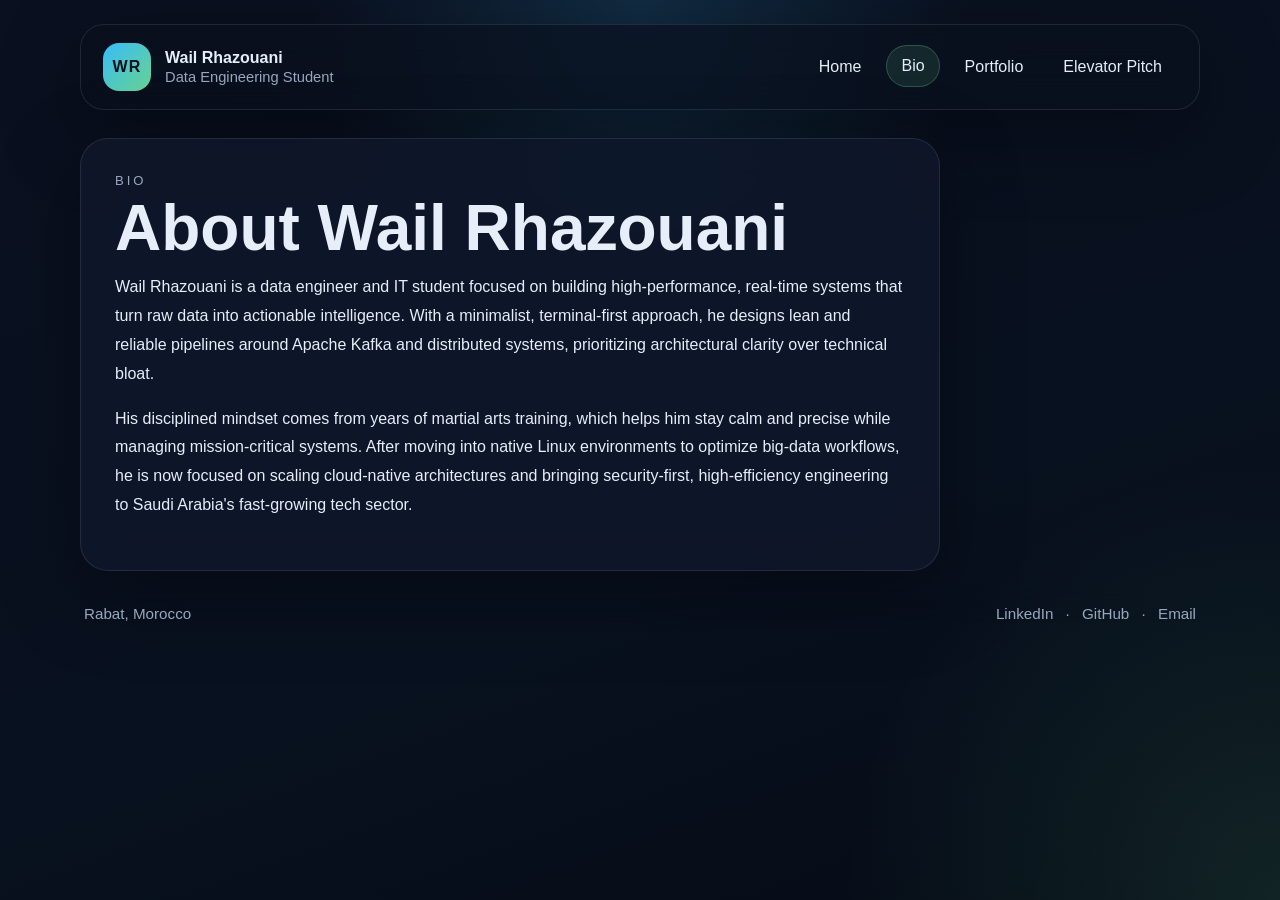
==== bio.html @ 9cc214c8 "Move static site to root, remove all Python dependencies" ====
<!doctype html>
<html lang="en">
  <head>
    <meta charset="utf-8" />
    <meta name="viewport" content="width=device-width, initial-scale=1" />
    <title>Bio | Wail Rhazouani</title>
    <meta
      name="description"
      content="Portfolio website for Wail Rhazouani, Data Engineering Student."
    />
    <link rel="stylesheet" href="css/styles.css" />
  </head>
  <body>
    <div class="page-shell">
      <header class="topbar">
        <a class="brand" href="index.html">
          <span class="brand-mark">WR</span>
          <span>
            <strong>Wail Rhazouani</strong>
            <small>Data Engineering Student</small>
          </span>
        </a>
        <nav class="nav">
          <a href="index.html">Home</a>
          <a class="active" href="bio.html">Bio</a>
          <a href="portfolio.html">Portfolio</a>
          <a href="elevator-pitch.html">Elevator Pitch</a>
        </nav>
      </header>

      <main class="content-wrap">
        <section class="page-card wide-card">
  <p class="eyebrow">Bio</p>
  <h1>About Wail Rhazouani</h1>
  <div class="prose">
    <p>Wail Rhazouani is a data engineer and IT student focused on building high-performance, real-time systems that turn raw data into actionable intelligence. With a minimalist, terminal-first approach, he designs lean and reliable pipelines around Apache Kafka and distributed systems, prioritizing architectural clarity over technical bloat.</p>
    <p>His disciplined mindset comes from years of martial arts training, which helps him stay calm and precise while managing mission-critical systems. After moving into native Linux environments to optimize big-data workflows, he is now focused on scaling cloud-native architectures and bringing security-first, high-efficiency engineering to Saudi Arabia's fast-growing tech sector.</p>
  </div>
</section>
      </main>

      <footer class="footer">
        <p>Rabat, Morocco</p>
        <p>
          <a href="https://www.linkedin.com/in/wail-rhazouani/" target="_blank" rel="noreferrer">LinkedIn</a>
          <span>·</span>
          <a href="https://github.com/wailrhazouani-tech" target="_blank" rel="noreferrer">GitHub</a>
          <span>·</span>
          <a href="mailto:rhazouani1999@gmail.com">Email</a>
        </p>
      </footer>
    </div>
  </body>
</html>
---- css/styles.css ----
:root {
  color-scheme: dark;
  --bg: #0a1020;
  --bg-soft: #111a31;
  --panel: rgba(15, 23, 42, 0.84);
  --panel-border: rgba(148, 163, 184, 0.16);
  --text: #e5eef9;
  --muted: #98a8bf;
  --accent: #68d391;
  --accent-strong: #38bdf8;
  --accent-warm: #fbbf24;
  --accent-soft: rgba(104, 211, 145, 0.14);
  --shadow: 0 24px 80px rgba(0, 0, 0, 0.36);
}

* {
  box-sizing: border-box;
}

html {
  min-height: 100%;
}

body {
  margin: 0;
  min-height: 100vh;
  font-family: "Aptos", "Segoe UI", sans-serif;
  background:
    radial-gradient(circle at top, rgba(56, 189, 248, 0.16), transparent 30%),
    radial-gradient(circle at bottom right, rgba(104, 211, 145, 0.12), transparent 28%),
    linear-gradient(160deg, var(--bg), #08111f 60%, #050b15);
  color: var(--text);
}

a {
  color: inherit;
  text-decoration: none;
}

.page-shell {
  width: min(1120px, calc(100% - 32px));
  margin: 0 auto;
  padding: 24px 0 32px;
}

.standalone-message {
  min-height: 100vh;
  display: grid;
  place-items: center;
}

.topbar,
.footer,
.page-card,
.hero,
.portrait-card {
  backdrop-filter: blur(18px);
}

.topbar {
  display: flex;
  align-items: center;
  justify-content: space-between;
  gap: 24px;
  padding: 18px 22px;
  border: 1px solid var(--panel-border);
  border-radius: 24px;
  background: rgba(9, 15, 28, 0.68);
  box-shadow: var(--shadow);
}

.brand {
  display: inline-flex;
  align-items: center;
  gap: 14px;
}

.brand-mark {
  display: grid;
  place-items: center;
  width: 48px;
  height: 48px;
  border-radius: 16px;
  background: linear-gradient(135deg, var(--accent-strong), var(--accent));
  color: #04111b;
  font-weight: 800;
  letter-spacing: 0.08em;
}

.brand strong,
.brand small {
  display: block;
}

.brand small,
.lede,
.eyebrow,
.intro,
.footer,
.portrait-meta,
.placeholder-panel li,
.note-box {
  color: var(--muted);
}

.brand small {
  margin-top: 2px;
  font-size: 0.92rem;
}

.nav {
  display: flex;
  flex-wrap: wrap;
  gap: 10px;
}

.nav a {
  padding: 11px 14px;
  border-radius: 999px;
  border: 1px solid transparent;
  transition: background 160ms ease, border-color 160ms ease, transform 160ms ease;
}

.nav a:hover,
.nav a.active {
  background: rgba(104, 211, 145, 0.12);
  border-color: rgba(104, 211, 145, 0.28);
  transform: translateY(-1px);
}

.content-wrap {
  padding: 28px 0 16px;
}

.hero {
  display: grid;
  grid-template-columns: minmax(0, 1.3fr) minmax(280px, 0.7fr);
  gap: 24px;
  align-items: stretch;
}

.hero-copy,
.portrait-card,
.page-card {
  border: 1px solid var(--panel-border);
  border-radius: 28px;
  background: var(--panel);
  box-shadow: var(--shadow);
}

.hero-copy {
  padding: 36px;
}

.eyebrow {
  margin: 0 0 10px;
  font-size: 0.82rem;
  letter-spacing: 0.22em;
  text-transform: uppercase;
}

h1,
h2,
p {
  margin-top: 0;
}

h1 {
  margin-bottom: 14px;
  font-size: clamp(2.4rem, 5vw, 4.8rem);
  line-height: 0.96;
}

.lede {
  font-size: clamp(1.15rem, 2vw, 1.45rem);
  font-weight: 600;
  margin-bottom: 14px;
}

.intro {
  max-width: 60ch;
  font-size: 1rem;
  line-height: 1.75;
}

.highlight-strip {
  display: flex;
  flex-wrap: wrap;
  gap: 10px;
  margin: 24px 0 10px;
}

.highlight-strip span,
.banner-label {
  display: inline-flex;
  align-items: center;
  gap: 8px;
  padding: 8px 12px;
  border-radius: 999px;
  border: 1px solid rgba(104, 211, 145, 0.2);
  background: rgba(104, 211, 145, 0.08);
  color: var(--text);
  font-size: 0.85rem;
  letter-spacing: 0.03em;
}

.actions {
  display: flex;
  flex-wrap: wrap;
  gap: 12px;
  margin: 28px 0 24px;
}

.button {
  display: inline-flex;
  align-items: center;
  justify-content: center;
  padding: 13px 18px;
  border-radius: 999px;
  border: 1px solid transparent;
  font-weight: 600;
  transition: transform 160ms ease, border-color 160ms ease, background 160ms ease;
}

.button:hover {
  transform: translateY(-1px);
}

.button.primary {
  background: linear-gradient(135deg, var(--accent-strong), var(--accent));
  color: #06111b;
}

.button.secondary {
  border-color: rgba(56, 189, 248, 0.35);
  background: rgba(56, 189, 248, 0.08);
}

.button.ghost {
  border-color: rgba(152, 168, 191, 0.22);
  background: rgba(255, 255, 255, 0.02);
}

.stats {
  display: grid;
  grid-template-columns: repeat(3, minmax(0, 1fr));
  gap: 14px;
}

.stats article,
.link-card,
.placeholder-panel,
.note-box {
  padding: 18px;
  border-radius: 20px;
  border: 1px solid rgba(148, 163, 184, 0.14);
  background: rgba(255, 255, 255, 0.03);
}

.stats strong,
.link-card strong {
  display: block;
  font-size: 1rem;
  margin-bottom: 5px;
}

.stats span,
.portrait-meta p,
.link-card span,
.placeholder-panel li,
.note-box p {
  font-size: 0.95rem;
  line-height: 1.6;
}

.portrait-card {
  display: grid;
  grid-template-rows: 1fr auto;
  overflow: hidden;
}

.portrait-frame {
  position: relative;
  min-height: 420px;
  background:
    radial-gradient(circle at 50% 28%, rgba(56, 189, 248, 0.22), transparent 26%),
    radial-gradient(circle at 50% 62%, rgba(251, 191, 36, 0.1), transparent 18%),
    linear-gradient(180deg, rgba(104, 211, 145, 0.08), rgba(15, 23, 42, 0.35));
}

.portrait-photo {
  position: absolute;
  inset: 18px;
  width: calc(100% - 36px);
  height: calc(100% - 36px);
  object-fit: cover;
  object-position: center top;
  border-radius: 22px;
  border: 1px solid rgba(148, 163, 184, 0.16);
  box-shadow: 0 12px 40px rgba(0, 0, 0, 0.24);
}

.portrait-meta {
  padding: 20px 24px 24px;
}

.portrait-meta p:last-child,
.footer p:last-child,
.note-box p:last-child {
  margin-bottom: 0;
}

.page-card {
  padding: 34px;
}

.wide-card {
  max-width: 860px;
}

.prose p {
  line-height: 1.8;
  color: var(--text);
}

.link-grid {
  display: grid;
  grid-template-columns: repeat(2, minmax(0, 1fr));
  gap: 14px;
  margin-top: 24px;
}

.portfolio-banner {
  display: flex;
  align-items: center;
  justify-content: space-between;
  gap: 16px;
  margin-top: 18px;
  padding: 18px 20px;
  border-radius: 22px;
  border: 1px solid rgba(251, 191, 36, 0.18);
  background: linear-gradient(135deg, rgba(251, 191, 36, 0.08), rgba(56, 189, 248, 0.06));
}

.portfolio-banner strong {
  display: block;
  margin: 5px 0 8px;
  font-size: 1.05rem;
}

.portfolio-banner p {
  margin-bottom: 0;
  max-width: 62ch;
  line-height: 1.6;
}

.primary-link {
  border-color: rgba(56, 189, 248, 0.28);
  background: rgba(56, 189, 248, 0.08);
}

.link-card {
  transition: transform 160ms ease, border-color 160ms ease, background 160ms ease;
}

.link-card:hover {
  transform: translateY(-2px);
  border-color: rgba(104, 211, 145, 0.28);
  background: rgba(104, 211, 145, 0.08);
}

.note-box {
  margin-top: 18px;
}

.note-box a,
.portfolio-banner a,
.standalone-message strong {
  color: #d8f2ff;
}

.placeholder-panel {
  margin-top: 24px;
}

.placeholder-panel h2 {
  margin-bottom: 12px;
  font-size: 1.25rem;
}

.placeholder-panel ul {
  margin: 0;
  padding-left: 18px;
}

.footer {
  display: flex;
  flex-wrap: wrap;
  align-items: center;
  justify-content: space-between;
  gap: 12px;
  padding: 18px 4px 0;
  font-size: 0.95rem;
}

.footer p {
  margin: 0;
}

.footer span {
  padding: 0 8px;
}

@media (max-width: 900px) {
  .topbar,
  .hero,
  .stats,
  .link-grid {
    grid-template-columns: 1fr;
  }

  .topbar {
    flex-direction: column;
    align-items: flex-start;
  }

  .hero-copy,
  .page-card {
    padding: 24px;
  }

  .portrait-frame {
    min-height: 300px;
  }

  .portfolio-banner {
    flex-direction: column;
    align-items: flex-start;
  }
}

@media (max-width: 640px) {
  .page-shell {
    width: min(100% - 20px, 1120px);
    padding-top: 12px;
  }

  .nav {
    gap: 8px;
  }

  .nav a,
  .button {
    width: 100%;
  }

  .actions {
    flex-direction: column;
  }

  .stats {
    gap: 10px;
  }
}
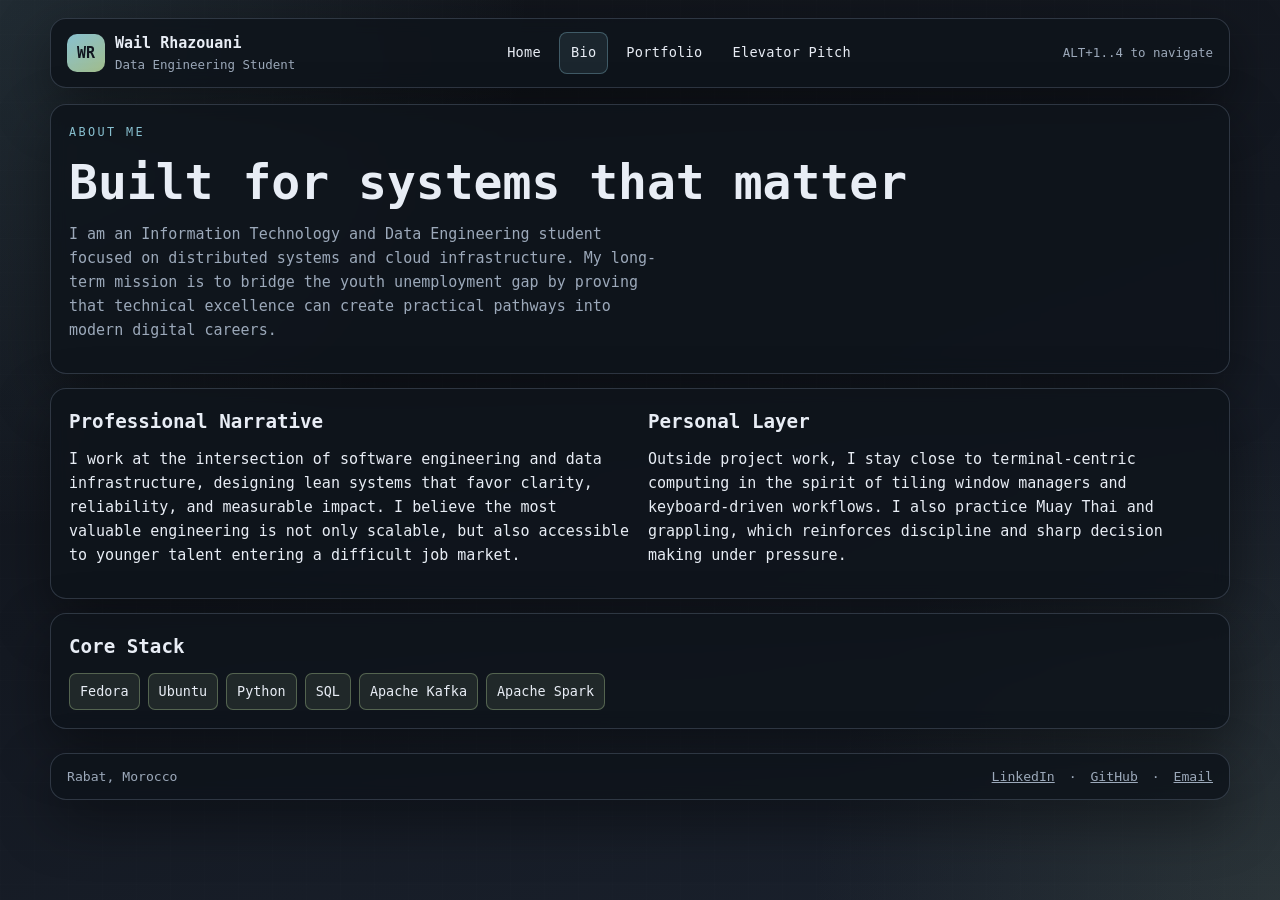
==== commit 2bd485f2: "Redesign portfolio with terminal-centric multi-page UX" ====
--- a/bio.html
+++ b/bio.html
@@ -6,7 +6,7 @@
     <title>Bio | Wail Rhazouani</title>
     <meta
       name="description"
-      content="Portfolio website for Wail Rhazouani, Data Engineering Student."
+      content="Bio page for Wail Rhazouani, Data Engineering student focused on Big Data, cloud systems, and social impact through technology."
     />
     <link rel="stylesheet" href="css/styles.css" />
   </head>
@@ -26,17 +26,54 @@
           <a href="portfolio.html">Portfolio</a>
           <a href="elevator-pitch.html">Elevator Pitch</a>
         </nav>
+        <p class="topbar-meta">ALT+1..4 to navigate</p>
       </header>
 
       <main class="content-wrap">
-        <section class="page-card wide-card">
-  <p class="eyebrow">Bio</p>
-  <h1>About Wail Rhazouani</h1>
-  <div class="prose">
-    <p>Wail Rhazouani is a data engineer and IT student focused on building high-performance, real-time systems that turn raw data into actionable intelligence. With a minimalist, terminal-first approach, he designs lean and reliable pipelines around Apache Kafka and distributed systems, prioritizing architectural clarity over technical bloat.</p>
-    <p>His disciplined mindset comes from years of martial arts training, which helps him stay calm and precise while managing mission-critical systems. After moving into native Linux environments to optimize big-data workflows, he is now focused on scaling cloud-native architectures and bringing security-first, high-efficiency engineering to Saudi Arabia's fast-growing tech sector.</p>
-  </div>
-</section>
+        <section class="stack-layout">
+          <article class="panel page-panel">
+            <p class="eyebrow">About Me</p>
+            <h1>Built for systems that matter</h1>
+            <p class="summary">
+              I am an Information Technology and Data Engineering student focused on distributed
+              systems and cloud infrastructure. My long-term mission is to bridge the youth
+              unemployment gap by proving that technical excellence can create practical pathways
+              into modern digital careers.
+            </p>
+          </article>
+
+          <article class="panel page-panel split-panel">
+            <div>
+              <h2>Professional Narrative</h2>
+              <p>
+                I work at the intersection of software engineering and data infrastructure,
+                designing lean systems that favor clarity, reliability, and measurable impact. I
+                believe the most valuable engineering is not only scalable, but also accessible to
+                younger talent entering a difficult job market.
+              </p>
+            </div>
+            <div>
+              <h2>Personal Layer</h2>
+              <p>
+                Outside project work, I stay close to terminal-centric computing in the spirit of
+                tiling window managers and keyboard-driven workflows. I also practice Muay Thai and
+                grappling, which reinforces discipline and sharp decision making under pressure.
+              </p>
+            </div>
+          </article>
+
+          <article class="panel page-panel">
+            <h2>Core Stack</h2>
+            <ul class="inline-tags tech-tags" aria-label="Tech stack">
+              <li>Fedora</li>
+              <li>Ubuntu</li>
+              <li>Python</li>
+              <li>SQL</li>
+              <li>Apache Kafka</li>
+              <li>Apache Spark</li>
+            </ul>
+          </article>
+        </section>
       </main>
 
       <footer class="footer">
@@ -50,5 +87,6 @@
         </p>
       </footer>
     </div>
+    <script src="js/main.js"></script>
   </body>
 </html>
--- a/css/styles.css
+++ b/css/styles.css
@@ -1,90 +1,95 @@
 :root {
   color-scheme: dark;
-  --bg: #0a1020;
-  --bg-soft: #111a31;
-  --panel: rgba(15, 23, 42, 0.84);
-  --panel-border: rgba(148, 163, 184, 0.16);
-  --text: #e5eef9;
-  --muted: #98a8bf;
-  --accent: #68d391;
-  --accent-strong: #38bdf8;
-  --accent-warm: #fbbf24;
-  --accent-soft: rgba(104, 211, 145, 0.14);
-  --shadow: 0 24px 80px rgba(0, 0, 0, 0.36);
+  --bg0: #101319;
+  --bg1: #141922;
+  --bg2: #1a212d;
+  --panel: rgba(15, 20, 27, 0.86);
+  --border: rgba(151, 169, 191, 0.24);
+  --text: #e8edf5;
+  --muted: #9ca9ba;
+  --teal: #88c0d0;
+  --green: #a3be8c;
+  --orange: #d08770;
+  --red: #bf616a;
+  --shadow: 0 20px 56px rgba(0, 0, 0, 0.44);
 }
 
 * {
   box-sizing: border-box;
 }
 
-html {
+html,
+body {
   min-height: 100%;
 }
 
 body {
   margin: 0;
-  min-height: 100vh;
-  font-family: "Aptos", "Segoe UI", sans-serif;
+  color: var(--text);
+  font: 500 15px/1.6 "JetBrains Mono", "Fira Code", "Cascadia Code", monospace;
   background:
-    radial-gradient(circle at top, rgba(56, 189, 248, 0.16), transparent 30%),
-    radial-gradient(circle at bottom right, rgba(104, 211, 145, 0.12), transparent 28%),
-    linear-gradient(160deg, var(--bg), #08111f 60%, #050b15);
-  color: var(--text);
+    radial-gradient(circle at 0 0, rgba(136, 192, 208, 0.14), transparent 34%),
+    radial-gradient(circle at 100% 100%, rgba(163, 190, 140, 0.12), transparent 30%),
+    linear-gradient(160deg, var(--bg0), var(--bg1) 48%, var(--bg2));
+}
+
+body::before {
+  content: "";
+  position: fixed;
+  inset: 0;
+  pointer-events: none;
+  background-image: linear-gradient(rgba(255, 255, 255, 0.018) 1px, transparent 1px),
+    linear-gradient(90deg, rgba(255, 255, 255, 0.018) 1px, transparent 1px);
+  background-size: 34px 34px;
+  opacity: 0.4;
 }
 
 a {
   color: inherit;
-  text-decoration: none;
 }
 
 .page-shell {
-  width: min(1120px, calc(100% - 32px));
+  width: min(1180px, calc(100% - 28px));
   margin: 0 auto;
-  padding: 24px 0 32px;
-}
-
-.standalone-message {
-  min-height: 100vh;
-  display: grid;
-  place-items: center;
+  padding: 18px 0 24px;
+  position: relative;
 }
 
 .topbar,
+.panel,
 .footer,
-.page-card,
-.hero,
-.portrait-card {
-  backdrop-filter: blur(18px);
+.shortcut-hud {
+  border: 1px solid var(--border);
+  border-radius: 16px;
+  background: var(--panel);
+  box-shadow: var(--shadow);
+  backdrop-filter: blur(8px);
 }
 
 .topbar {
   display: flex;
   align-items: center;
+  gap: 14px;
   justify-content: space-between;
-  gap: 24px;
-  padding: 18px 22px;
-  border: 1px solid var(--panel-border);
-  border-radius: 24px;
-  background: rgba(9, 15, 28, 0.68);
-  box-shadow: var(--shadow);
+  padding: 12px 16px;
 }
 
 .brand {
   display: inline-flex;
   align-items: center;
-  gap: 14px;
+  gap: 10px;
+  text-decoration: none;
 }
 
 .brand-mark {
+  width: 38px;
+  height: 38px;
   display: grid;
   place-items: center;
-  width: 48px;
-  height: 48px;
-  border-radius: 16px;
-  background: linear-gradient(135deg, var(--accent-strong), var(--accent));
-  color: #04111b;
+  border-radius: 10px;
+  background: linear-gradient(145deg, var(--teal), var(--green));
+  color: #11161f;
   font-weight: 800;
-  letter-spacing: 0.08em;
 }
 
 .brand strong,
@@ -93,70 +98,108 @@
 }
 
 .brand small,
-.lede,
-.eyebrow,
-.intro,
+.topbar-meta,
+.summary,
 .footer,
-.portrait-meta,
-.placeholder-panel li,
-.note-box {
+.status-line,
+.project-card p,
+.key-points li {
   color: var(--muted);
 }
 
 .brand small {
-  margin-top: 2px;
-  font-size: 0.92rem;
+  font-size: 0.78rem;
 }
 
 .nav {
   display: flex;
+  align-items: center;
+  gap: 6px;
   flex-wrap: wrap;
-  gap: 10px;
 }
 
 .nav a {
-  padding: 11px 14px;
-  border-radius: 999px;
+  text-decoration: none;
+  padding: 9px 11px;
+  border-radius: 8px;
   border: 1px solid transparent;
-  transition: background 160ms ease, border-color 160ms ease, transform 160ms ease;
+  font-size: 0.85rem;
+  letter-spacing: 0.02em;
+  transition: background 120ms ease, border-color 120ms ease;
 }
 
 .nav a:hover,
 .nav a.active {
-  background: rgba(104, 211, 145, 0.12);
-  border-color: rgba(104, 211, 145, 0.28);
-  transform: translateY(-1px);
+  border-color: rgba(136, 192, 208, 0.35);
+  background: rgba(136, 192, 208, 0.11);
+}
+
+.topbar-meta {
+  margin: 0;
+  font-size: 0.78rem;
+  white-space: nowrap;
 }
 
 .content-wrap {
-  padding: 28px 0 16px;
-}
-
-.hero {
-  display: grid;
-  grid-template-columns: minmax(0, 1.3fr) minmax(280px, 0.7fr);
-  gap: 24px;
-  align-items: stretch;
-}
-
-.hero-copy,
-.portrait-card,
-.page-card {
-  border: 1px solid var(--panel-border);
-  border-radius: 28px;
-  background: var(--panel);
-  box-shadow: var(--shadow);
-}
-
-.hero-copy {
-  padding: 36px;
+  padding: 16px 0;
+}
+
+.hero-grid {
+  display: grid;
+  grid-template-columns: 1.2fr 0.8fr;
+  gap: 14px;
+}
+
+.panel {
+  overflow: hidden;
+}
+
+.terminal-panel .panel-head {
+  display: flex;
+  align-items: center;
+  gap: 8px;
+  padding: 10px 14px;
+  border-bottom: 1px solid var(--border);
+  background: rgba(17, 23, 32, 0.95);
+}
+
+.terminal-panel .panel-head p {
+  margin: 0 0 0 8px;
+  color: var(--muted);
+  font-size: 0.78rem;
+}
+
+.dot {
+  width: 9px;
+  height: 9px;
+  border-radius: 999px;
+}
+
+.dot.red {
+  background: var(--red);
+}
+
+.dot.amber {
+  background: var(--orange);
+}
+
+.dot.green {
+  background: var(--green);
+}
+
+.panel-body,
+.page-panel,
+.project-card,
+.key-points {
+  padding: 18px;
 }
 
 .eyebrow {
   margin: 0 0 10px;
-  font-size: 0.82rem;
-  letter-spacing: 0.22em;
+  font-size: 0.74rem;
+  letter-spacing: 0.2em;
   text-transform: uppercase;
+  color: var(--teal);
 }
 
 h1,
@@ -166,241 +209,220 @@
 }
 
 h1 {
-  margin-bottom: 14px;
-  font-size: clamp(2.4rem, 5vw, 4.8rem);
-  line-height: 0.96;
-}
-
-.lede {
-  font-size: clamp(1.15rem, 2vw, 1.45rem);
-  font-weight: 600;
-  margin-bottom: 14px;
-}
-
-.intro {
-  max-width: 60ch;
-  font-size: 1rem;
-  line-height: 1.75;
-}
-
-.highlight-strip {
+  margin-bottom: 12px;
+  font-size: clamp(1.9rem, 5vw, 3rem);
+  line-height: 1.15;
+}
+
+h2 {
+  margin-bottom: 10px;
+  font-size: clamp(1rem, 3vw, 1.2rem);
+}
+
+.summary {
+  max-width: 66ch;
+}
+
+.actions {
+  margin: 20px 0 16px;
   display: flex;
   flex-wrap: wrap;
   gap: 10px;
-  margin: 24px 0 10px;
-}
-
-.highlight-strip span,
-.banner-label {
-  display: inline-flex;
-  align-items: center;
-  gap: 8px;
-  padding: 8px 12px;
-  border-radius: 999px;
-  border: 1px solid rgba(104, 211, 145, 0.2);
-  background: rgba(104, 211, 145, 0.08);
-  color: var(--text);
-  font-size: 0.85rem;
-  letter-spacing: 0.03em;
-}
-
-.actions {
+}
+
+.button {
+  text-decoration: none;
+  padding: 10px 14px;
+  border-radius: 8px;
+  border: 1px solid transparent;
+  font-size: 0.86rem;
+  font-weight: 700;
+  letter-spacing: 0.02em;
+  transition: background 120ms ease, border-color 120ms ease;
+}
+
+.button.primary {
+  background: linear-gradient(145deg, var(--teal), var(--green));
+  color: #10151d;
+}
+
+.button.secondary {
+  border-color: rgba(136, 192, 208, 0.5);
+  background: rgba(136, 192, 208, 0.1);
+}
+
+.inline-tags {
+  list-style: none;
+  margin: 0;
+  padding: 0;
   display: flex;
   flex-wrap: wrap;
-  gap: 12px;
-  margin: 28px 0 24px;
-}
-
-.button {
-  display: inline-flex;
-  align-items: center;
-  justify-content: center;
-  padding: 13px 18px;
-  border-radius: 999px;
-  border: 1px solid transparent;
-  font-weight: 600;
-  transition: transform 160ms ease, border-color 160ms ease, background 160ms ease;
-}
-
-.button:hover {
-  transform: translateY(-1px);
-}
-
-.button.primary {
-  background: linear-gradient(135deg, var(--accent-strong), var(--accent));
-  color: #06111b;
-}
-
-.button.secondary {
-  border-color: rgba(56, 189, 248, 0.35);
-  background: rgba(56, 189, 248, 0.08);
-}
-
-.button.ghost {
-  border-color: rgba(152, 168, 191, 0.22);
-  background: rgba(255, 255, 255, 0.02);
-}
-
-.stats {
-  display: grid;
-  grid-template-columns: repeat(3, minmax(0, 1fr));
-  gap: 14px;
-}
-
-.stats article,
-.link-card,
-.placeholder-panel,
-.note-box {
-  padding: 18px;
-  border-radius: 20px;
-  border: 1px solid rgba(148, 163, 184, 0.14);
-  background: rgba(255, 255, 255, 0.03);
-}
-
-.stats strong,
-.link-card strong {
-  display: block;
-  font-size: 1rem;
-  margin-bottom: 5px;
-}
-
-.stats span,
-.portrait-meta p,
-.link-card span,
-.placeholder-panel li,
-.note-box p {
-  font-size: 0.95rem;
-  line-height: 1.6;
-}
-
-.portrait-card {
-  display: grid;
-  grid-template-rows: 1fr auto;
-  overflow: hidden;
-}
-
-.portrait-frame {
-  position: relative;
-  min-height: 420px;
-  background:
-    radial-gradient(circle at 50% 28%, rgba(56, 189, 248, 0.22), transparent 26%),
-    radial-gradient(circle at 50% 62%, rgba(251, 191, 36, 0.1), transparent 18%),
-    linear-gradient(180deg, rgba(104, 211, 145, 0.08), rgba(15, 23, 42, 0.35));
+  gap: 8px;
+}
+
+.inline-tags li {
+  padding: 7px 10px;
+  border: 1px solid rgba(163, 190, 140, 0.4);
+  border-radius: 7px;
+  background: rgba(163, 190, 140, 0.12);
+  font-size: 0.8rem;
+}
+
+.identity-panel {
+  display: grid;
+  grid-template-rows: auto auto 1fr;
 }
 
 .portrait-photo {
-  position: absolute;
-  inset: 18px;
-  width: calc(100% - 36px);
-  height: calc(100% - 36px);
+  width: 100%;
+  aspect-ratio: 4 / 3;
   object-fit: cover;
   object-position: center top;
-  border-radius: 22px;
-  border: 1px solid rgba(148, 163, 184, 0.16);
-  box-shadow: 0 12px 40px rgba(0, 0, 0, 0.24);
-}
-
-.portrait-meta {
-  padding: 20px 24px 24px;
-}
-
-.portrait-meta p:last-child,
-.footer p:last-child,
-.note-box p:last-child {
+  border-bottom: 1px solid var(--border);
+}
+
+.identity-copy {
+  padding: 14px 18px;
+  border-bottom: 1px solid var(--border);
+}
+
+.status-line {
+  margin: 0 0 8px;
+  font-size: 0.8rem;
+}
+
+.status-line:last-child {
   margin-bottom: 0;
 }
 
-.page-card {
-  padding: 34px;
-}
-
-.wide-card {
-  max-width: 860px;
-}
-
-.prose p {
-  line-height: 1.8;
-  color: var(--text);
-}
-
-.link-grid {
+.stat-grid {
+  display: grid;
+  grid-template-columns: 1fr;
+  gap: 10px;
+  padding: 14px 18px 18px;
+}
+
+.stat-grid article {
+  padding: 10px;
+  border: 1px solid rgba(136, 192, 208, 0.24);
+  border-radius: 10px;
+  background: rgba(136, 192, 208, 0.08);
+}
+
+.stat-grid strong {
+  display: block;
+  margin-bottom: 4px;
+}
+
+.stat-grid p {
+  margin-bottom: 0;
+  color: var(--muted);
+  font-size: 0.88rem;
+}
+
+.stack-layout {
+  display: grid;
+  gap: 14px;
+}
+
+.split-panel {
   display: grid;
   grid-template-columns: repeat(2, minmax(0, 1fr));
+  gap: 16px;
+}
+
+.split-panel p,
+.page-panel p,
+.project-card p {
+  margin-bottom: 0.8rem;
+}
+
+.tech-tags li {
+  font-size: 0.84rem;
+}
+
+.project-card-grid {
+  display: grid;
+  grid-template-columns: repeat(2, minmax(0, 1fr));
+  gap: 12px;
+  background: transparent;
+  border: none;
+  box-shadow: none;
+  padding: 0;
+}
+
+.project-card {
+  border: 1px solid var(--border);
+  border-radius: 14px;
+  background: rgba(18, 24, 33, 0.9);
+}
+
+.featured-project {
+  border-color: rgba(136, 192, 208, 0.52);
+  background: linear-gradient(160deg, rgba(136, 192, 208, 0.15), rgba(18, 24, 33, 0.94));
+}
+
+.quick-links p {
+  margin: 0;
+}
+
+.quick-links a {
+  color: #c6ecf6;
+}
+
+.pitch-layout {
+  display: grid;
+  grid-template-columns: minmax(0, 1.15fr) minmax(260px, 0.85fr);
   gap: 14px;
-  margin-top: 24px;
-}
-
-.portfolio-banner {
-  display: flex;
-  align-items: center;
-  justify-content: space-between;
-  gap: 16px;
-  margin-top: 18px;
-  padding: 18px 20px;
-  border-radius: 22px;
-  border: 1px solid rgba(251, 191, 36, 0.18);
-  background: linear-gradient(135deg, rgba(251, 191, 36, 0.08), rgba(56, 189, 248, 0.06));
-}
-
-.portfolio-banner strong {
+  margin-top: 12px;
+}
+
+.video-shell {
+  position: relative;
+  width: 100%;
+  overflow: hidden;
+  border-radius: 12px;
+  border: 1px solid var(--border);
+  background: #0e131b;
+}
+
+.video-shell::before {
+  content: "";
   display: block;
-  margin: 5px 0 8px;
-  font-size: 1.05rem;
-}
-
-.portfolio-banner p {
-  margin-bottom: 0;
-  max-width: 62ch;
-  line-height: 1.6;
-}
-
-.primary-link {
-  border-color: rgba(56, 189, 248, 0.28);
-  background: rgba(56, 189, 248, 0.08);
-}
-
-.link-card {
-  transition: transform 160ms ease, border-color 160ms ease, background 160ms ease;
-}
-
-.link-card:hover {
-  transform: translateY(-2px);
-  border-color: rgba(104, 211, 145, 0.28);
-  background: rgba(104, 211, 145, 0.08);
-}
-
-.note-box {
-  margin-top: 18px;
-}
-
-.note-box a,
-.portfolio-banner a,
-.standalone-message strong {
-  color: #d8f2ff;
-}
-
-.placeholder-panel {
-  margin-top: 24px;
-}
-
-.placeholder-panel h2 {
-  margin-bottom: 12px;
-  font-size: 1.25rem;
-}
-
-.placeholder-panel ul {
+  padding-top: 56.25%;
+}
+
+.video-shell iframe {
+  position: absolute;
+  inset: 0;
+  width: 100%;
+  height: 100%;
+  border: 0;
+}
+
+.key-points {
+  border: 1px solid var(--border);
+  border-radius: 12px;
+  background: rgba(18, 24, 33, 0.9);
+}
+
+.key-points ul {
   margin: 0;
   padding-left: 18px;
 }
 
+.key-points li {
+  margin-bottom: 8px;
+}
+
 .footer {
+  margin-top: 8px;
+  padding: 12px 16px;
   display: flex;
   flex-wrap: wrap;
-  align-items: center;
+  gap: 10px;
   justify-content: space-between;
-  gap: 12px;
-  padding: 18px 4px 0;
-  font-size: 0.95rem;
+  font-size: 0.82rem;
 }
 
 .footer p {
@@ -408,57 +430,71 @@
 }
 
 .footer span {
-  padding: 0 8px;
-}
-
-@media (max-width: 900px) {
-  .topbar,
-  .hero,
-  .stats,
-  .link-grid {
+  margin: 0 6px;
+}
+
+.shortcut-hud {
+  position: fixed;
+  right: 14px;
+  bottom: 14px;
+  width: min(320px, calc(100% - 28px));
+  padding: 12px;
+  display: none;
+  z-index: 5;
+}
+
+.shortcut-hud p {
+  margin: 0 0 8px;
+  color: var(--muted);
+  font-size: 0.82rem;
+}
+
+.shortcut-hud ul {
+  margin: 0;
+  padding-left: 18px;
+  font-size: 0.8rem;
+}
+
+.shortcut-hud.visible {
+  display: block;
+}
+
+@media (max-width: 1040px) {
+  .topbar {
+    flex-wrap: wrap;
+    justify-content: flex-start;
+  }
+
+  .topbar-meta {
+    width: 100%;
+  }
+
+  .hero-grid,
+  .pitch-layout {
     grid-template-columns: 1fr;
   }
-
-  .topbar {
-    flex-direction: column;
-    align-items: flex-start;
-  }
-
-  .hero-copy,
-  .page-card {
-    padding: 24px;
-  }
-
-  .portrait-frame {
-    min-height: 300px;
-  }
-
-  .portfolio-banner {
-    flex-direction: column;
-    align-items: flex-start;
-  }
-}
-
-@media (max-width: 640px) {
+}
+
+@media (max-width: 820px) {
+  .split-panel,
+  .project-card-grid {
+    grid-template-columns: 1fr;
+  }
+}
+
+@media (max-width: 620px) {
   .page-shell {
-    width: min(100% - 20px, 1120px);
-    padding-top: 12px;
-  }
-
-  .nav {
-    gap: 8px;
+    width: min(100% - 14px, 1180px);
+  }
+
+  .nav,
+  .actions {
+    width: 100%;
   }
 
   .nav a,
   .button {
-    width: 100%;
-  }
-
-  .actions {
-    flex-direction: column;
-  }
-
-  .stats {
-    gap: 10px;
-  }
-}
+    flex: 1 1 100%;
+    text-align: center;
+  }
+}
